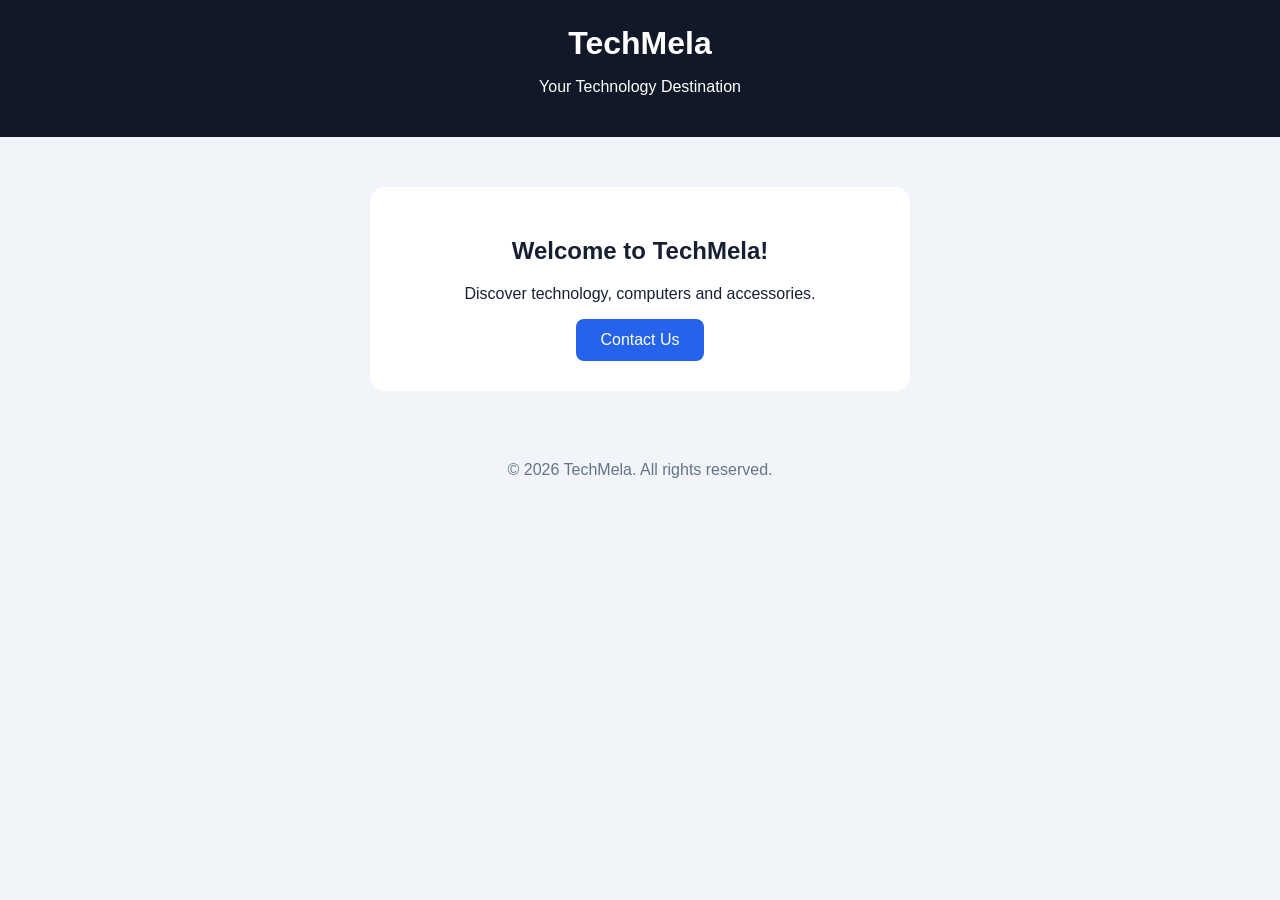
==== index.html @ 0aacdc83 "Create index.html" ====
<!DOCTYPE html>
<html lang="en">
<head>
    <meta charset="UTF-8">
    <meta name="viewport" content="width=device-width, initial-scale=1.0">
    <title>TechMela - Technology Store</title>
    <style>
        body {
            margin: 0;
            font-family: Arial, sans-serif;
            background: #f1f5f9;
            color: #172033;
            text-align: center;
        }
        header {
            background: #111827;
            color: white;
            padding: 25px 10px;
        }
        h1 {
            margin: 0;
            font-size: 32px;
        }
        main {
            padding: 50px 20px;
        }
        .card {
            background: white;
            padding: 30px 20px;
            max-width: 500px;
            margin: auto;
            border-radius: 15px;
        }
        .button {
            display: inline-block;
            background: #2563eb;
            color: white;
            padding: 12px 24px;
            text-decoration: none;
            border-radius: 8px;
        }
        footer {
            padding: 20px;
            color: #64748b;
        }
    </style>
</head>
<body>
    <header>
        <h1>TechMela</h1>
        <p>Your Technology Destination</p>
    </header>

    <main>
        <div class="card">
            <h2>Welcome to TechMela!</h2>
            <p>Discover technology, computers and accessories.</p>
            <a class="button" href="mailto:info@techmela.digital">Contact Us</a>
        </div>
    </main>

    <footer>
        © 2026 TechMela. All rights reserved.
    </footer>
</body>
</html>
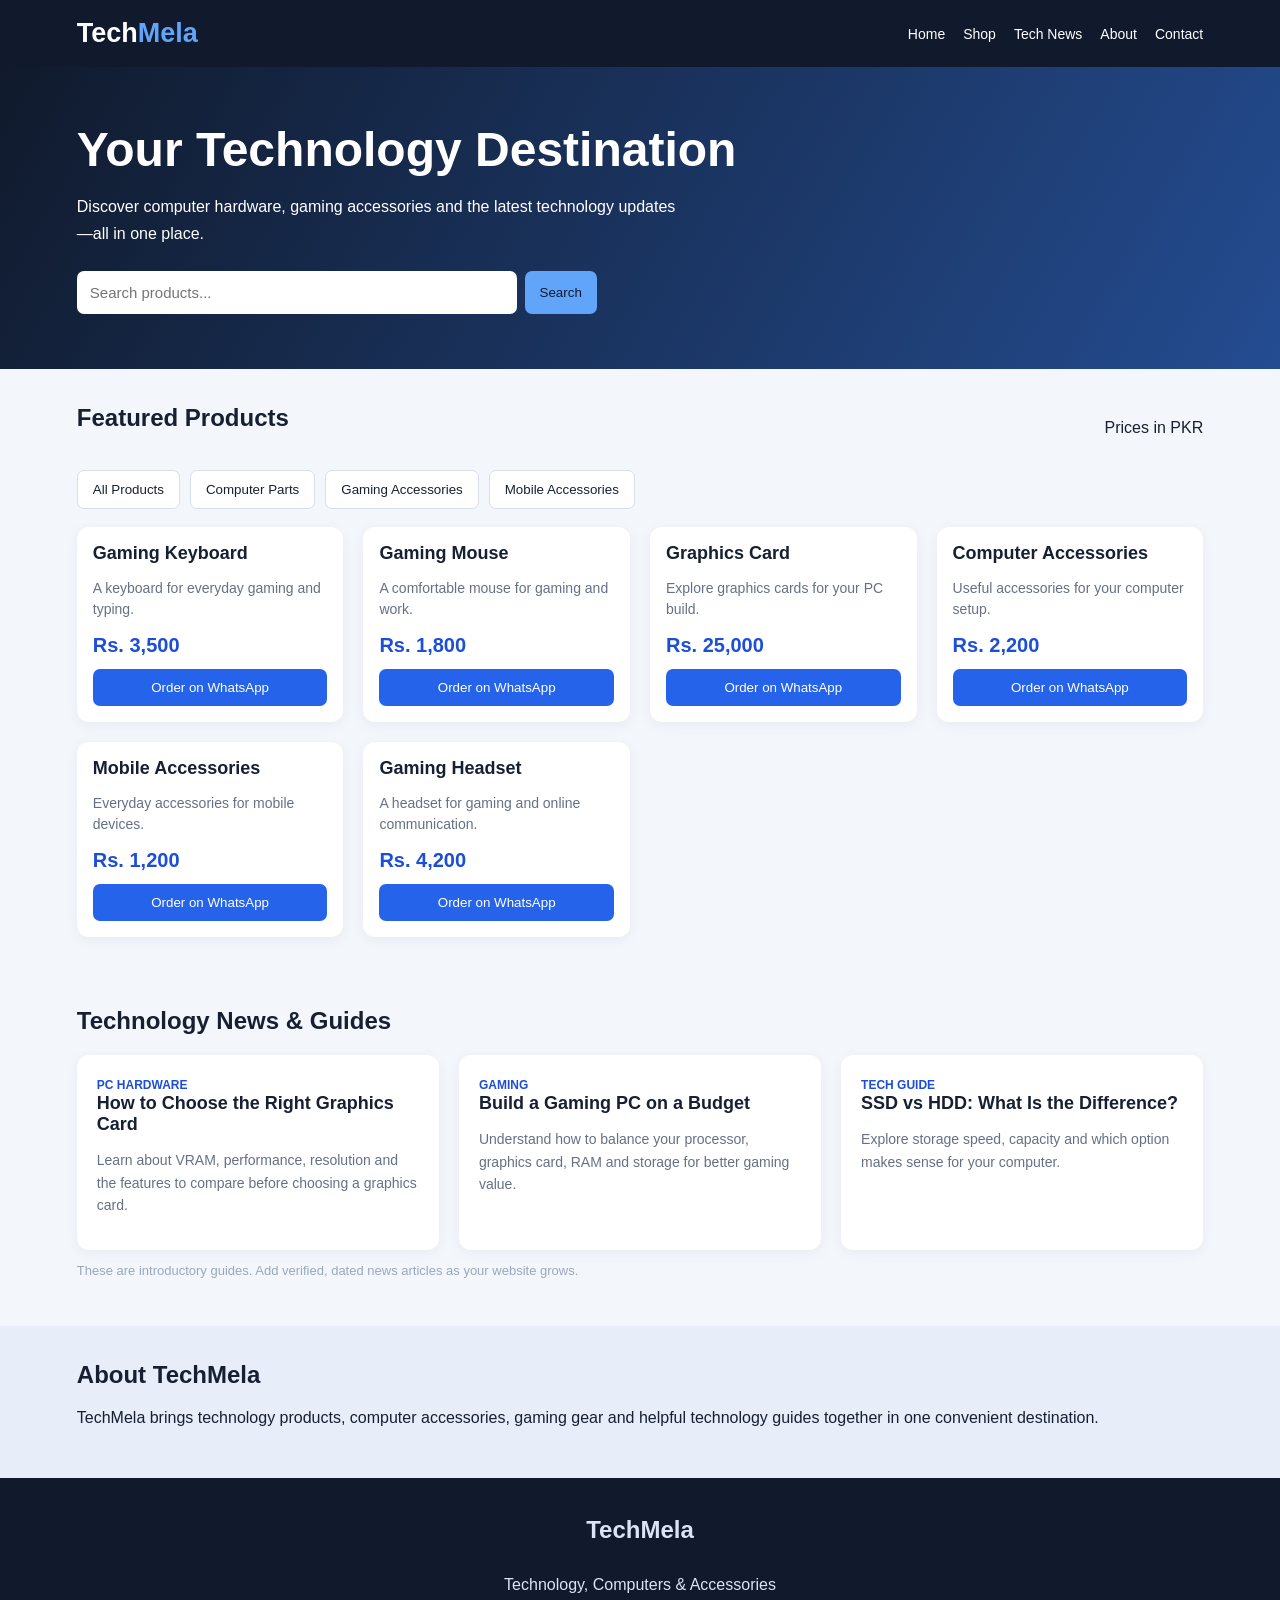
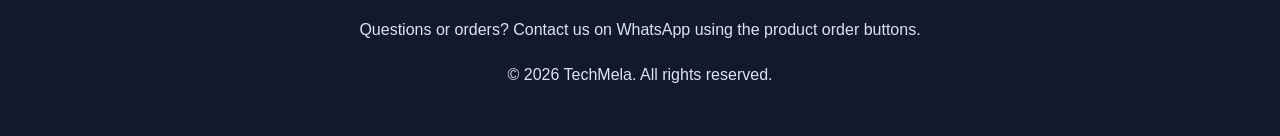
==== commit 853a6422: "Revamp index.html with new layout and styles Updated the HTML structure, styles, and added new secti" ====
--- a/index.html
+++ b/index.html
@@ -2,66 +2,199 @@
 <!DOCTYPE html>
 <html lang="en">
 <head>
-    <meta charset="UTF-8">
-    <meta name="viewport" content="width=device-width, initial-scale=1.0">
-    <title>TechMela - Technology Store</title>
-    <style>
-        body {
-            margin: 0;
-            font-family: Arial, sans-serif;
-            background: #f1f5f9;
-            color: #172033;
-            text-align: center;
-        }
-        header {
-            background: #111827;
-            color: white;
-            padding: 25px 10px;
-        }
-        h1 {
-            margin: 0;
-            font-size: 32px;
-        }
-        main {
-            padding: 50px 20px;
-        }
-        .card {
-            background: white;
-            padding: 30px 20px;
-            max-width: 500px;
-            margin: auto;
-            border-radius: 15px;
-        }
-        .button {
-            display: inline-block;
-            background: #2563eb;
-            color: white;
-            padding: 12px 24px;
-            text-decoration: none;
-            border-radius: 8px;
-        }
-        footer {
-            padding: 20px;
-            color: #64748b;
-        }
-    </style>
+<meta charset="UTF-8">
+<meta name="viewport" content="width=device-width, initial-scale=1.0">
+<title>TechMela | Technology & Online Store</title>
+<meta name="description" content="Shop computer hardware, gaming accessories and discover the latest technology news at TechMela.">
+<style>
+:root{--navy:#101a2c;--blue:#2563eb;--light:#f3f6fb;--text:#172033}
+*{box-sizing:border-box}
+body{margin:0;font-family:Arial,sans-serif;background:var(--light);color:var(--text)}
+header{background:var(--navy);color:white;padding:18px 6%;display:flex;justify-content:space-between;align-items:center;gap:15px;flex-wrap:wrap}
+.logo{font-size:27px;font-weight:bold}
+.logo span{color:#60a5fa}
+nav{display:flex;gap:18px;flex-wrap:wrap}
+nav a{color:white;text-decoration:none;font-size:14px}
+.hero{padding:55px 6%;background:linear-gradient(120deg,#101a2c,#244c91);color:white}
+.hero h1{font-size:clamp(30px,5vw,48px);margin:0 0 15px}
+.hero p{line-height:1.7;max-width:600px}
+.search{display:flex;gap:8px;max-width:520px;margin-top:24px}
+.search input{flex:1;min-width:0;padding:13px;border:0;border-radius:7px;font-size:15px}
+button,.btn{border:0;border-radius:7px;padding:11px 15px;background:var(--blue);color:white;cursor:pointer;text-decoration:none;display:inline-block}
+.search button{background:#60a5fa;color:#101a2c}
+section{padding:35px 6%}
+.section-head{display:flex;justify-content:space-between;align-items:center;gap:10px;flex-wrap:wrap}
+h2{margin-top:0}
+.categories{display:flex;gap:10px;flex-wrap:wrap;margin:18px 0}
+.categories button{background:white;color:var(--text);border:1px solid #d7dfeb}
+.categories button:hover{background:#dbeafe}
+.grid{display:grid;grid-template-columns:repeat(auto-fit,minmax(210px,1fr));gap:20px}
+.card{background:white;border-radius:12px;overflow:hidden;box-shadow:0 3px 14px #1720330d}
+.card img{width:100%;height:175px;object-fit:cover;background:#e5eaf2}
+.card-body{padding:16px}
+.card h3{margin:0 0 9px;font-size:18px}
+.card p{color:#667085;line-height:1.5;font-size:14px}
+.price{font-size:20px;font-weight:bold;color:#1d4ed8;margin:12px 0}
+.card .btn{width:100%;text-align:center}
+.news-card{padding:20px}
+.news-card h3{margin-top:0}
+.news-card p{line-height:1.6;color:#667085}
+.tag{font-size:12px;color:#1d4ed8;font-weight:bold}
+.about{background:#e7eef9}
+footer{background:var(--navy);color:#dbe4f4;padding:30px 6%;text-align:center;line-height:1.8}
+footer a{color:#93c5fd}
+.small{font-size:13px;color:#9aa8bc}
+</style>
 </head>
 <body>
-    <header>
-        <h1>TechMela</h1>
-        <p>Your Technology Destination</p>
-    </header>
-
-    <main>
-        <div class="card">
-            <h2>Welcome to TechMela!</h2>
-            <p>Discover technology, computers and accessories.</p>
-            <a class="button" href="mailto:info@techmela.digital">Contact Us</a>
-        </div>
-    </main>
-
-    <footer>
-        © 2026 TechMela. All rights reserved.
-    </footer>
+<header>
+  <div class="logo">Tech<span>Mela</span></div>
+  <nav>
+    <a href="#home">Home</a>
+    <a href="#shop">Shop</a>
+    <a href="#news">Tech News</a>
+    <a href="#about">About</a>
+    <a href="#contact">Contact</a>
+  </nav>
+</header>
+
+<main>
+<section class="hero" id="home">
+  <h1>Your Technology Destination</h1>
+  <p>Discover computer hardware, gaming accessories and the latest technology updates—all in one place.</p>
+  <div class="search">
+    <input id="searchInput" type="search" placeholder="Search products..." aria-label="Search products">
+    <button onclick="searchProducts()">Search</button>
+  </div>
+</section>
+
+<section id="shop">
+  <div class="section-head">
+    <h2>Featured Products</h2>
+    <span>Prices in PKR</span>
+  </div>
+  <div class="categories">
+    <button onclick="filterProducts('all')">All Products</button>
+    <button onclick="filterProducts('Computer Parts')">Computer Parts</button>
+    <button onclick="filterProducts('Gaming')">Gaming Accessories</button>
+    <button onclick="filterProducts('Mobile')">Mobile Accessories</button>
+  </div>
+  <div class="grid" id="productGrid"></div>
+</section>
+
+<section id="news">
+  <h2>Technology News & Guides</h2>
+  <div class="grid">
+    <article class="card news-card">
+      <span class="tag">PC HARDWARE</span>
+      <h3>How to Choose the Right Graphics Card</h3>
+      <p>Learn about VRAM, performance, resolution and the features to compare before choosing a graphics card.</p>
+    </article>
+    <article class="card news-card">
+      <span class="tag">GAMING</span>
+      <h3>Build a Gaming PC on a Budget</h3>
+      <p>Understand how to balance your processor, graphics card, RAM and storage for better gaming value.</p>
+    </article>
+    <article class="card news-card">
+      <span class="tag">TECH GUIDE</span>
+      <h3>SSD vs HDD: What Is the Difference?</h3>
+      <p>Explore storage speed, capacity and which option makes sense for your computer.</p>
+    </article>
+  </div>
+  <p class="small">These are introductory guides. Add verified, dated news articles as your website grows.</p>
+</section>
+
+<section class="about" id="about">
+  <h2>About TechMela</h2>
+  <p>TechMela brings technology products, computer accessories, gaming gear and helpful technology guides together in one convenient destination.</p>
+</section>
+</main>
+
+<footer id="contact">
+  <h2>TechMela</h2>
+  <p>Technology, Computers & Accessories</p>
+  <p>Questions or orders? Contact us on WhatsApp using the product order buttons.</p>
+  <p>© 2026 TechMela. All rights reserved.</p>
+</footer>
+
+<script>
+const WHATSAPP_NUMBER = "92YOURNUMBER"; // Replace with your WhatsApp number, digits only, including 92.
+
+const products = [
+  {name:"Gaming Keyboard",category:"Gaming",price:3500,description:"A keyboard for everyday gaming and typing.",image:"https://images.unsplash.com/photo-1587829741301-dc798b83add3?auto=format&fit=crop&w=600&q=80"},
+  {name:"Gaming Mouse",category:"Gaming",price:1800,description:"A comfortable mouse for gaming and work.",image:"https://images.unsplash.com/photo-1527814050087-3793815479db?auto=format&fit=crop&w=600&q=80"},
+  {name:"Graphics Card",category:"Computer Parts",price:25000,description:"Explore graphics cards for your PC build.",image:"https://images.unsplash.com/photo-1591488320449-011701bb6704?auto=format&fit=crop&w=600&q=80"},
+  {name:"Computer Accessories",category:"Computer Parts",price:2200,description:"Useful accessories for your computer setup.",image:"https://images.unsplash.com/photo-1588872657578-7efd1f1555ed?auto=format&fit=crop&w=600&q=80"},
+  {name:"Mobile Accessories",category:"Mobile",price:1200,description:"Everyday accessories for mobile devices.",image:"https://images.unsplash.com/photo-1605236453806-6ff36851218e?auto=format&fit=crop&w=600&q=80"},
+  {name:"Gaming Headset",category:"Gaming",price:4200,description:"A headset for gaming and online communication.",image:"https://images.unsplash.com/photo-1590658268037-6bf12165a8df?auto=format&fit=crop&w=600&q=80"}
+];
+
+function renderProducts(list){
+  const grid=document.getElementById("productGrid");
+  grid.innerHTML="";
+  if(!list.length){
+    grid.innerHTML="<p>No products found. Try another search.</p>";
+    return;
+  }
+  list.forEach(p=>{
+    const card=document.createElement("article");
+    card.className="card";
+    const img=document.createElement("img");
+    img.src=p.image;
+    img.alt=p.name;
+    img.loading="lazy";
+    img.onerror=()=>{img.style.display="none";};
+    const body=document.createElement("div");
+    body.className="card-body";
+    const title=document.createElement("h3");
+    title.textContent=p.name;
+    const desc=document.createElement("p");
+    desc.textContent=p.description;
+    const price=document.createElement("div");
+    price.className="price";
+    price.textContent="Rs. "+p.price.toLocaleString("en-PK");
+    const btn=document.createElement("button");
+    btn.className="btn";
+    btn.textContent="Order on WhatsApp";
+    btn.style.width="100%";
+    btn.onclick=()=>orderProduct(p.name,p.price);
+    body.append(title,desc,price,btn);
+    card.append(img,body);
+    grid.append(card);
+  });
+}
+
+function orderProduct(name,price){
+  if(WHATSAPP_NUMBER.includes("YOURNUMBER")){
+    alert("WhatsApp setup is not complete yet. Add your business WhatsApp number in the code first.");
+    return;
+  }
+  const message="Assalam-o-Alaikum! I want to order: "+name+
+    "%0APrice: Rs. "+price.toLocaleString("en-PK")+
+    "%0APlease confirm availability and delivery.";
+  window.open("https://wa.me/"+WHATSAPP_NUMBER+"?text="+message,"_blank");
+}
+
+function filterProducts(category){
+  renderProducts(category==="all"?products:products.filter(p=>
+    p.category===category || (category==="Gaming Accessories" && p.category==="Gaming") ||
+    (category==="Computer Parts" && p.category==="Computer Parts") ||
+    (category==="Mobile Accessories" && p.category==="Mobile")
+  ));
+}
+
+function searchProducts(){
+  const query=document.getElementById("searchInput").value.toLowerCase().trim();
+  renderProducts(products.filter(p=>
+    (p.name+" "+p.category+" "+p.description).toLowerCase().includes(query)
+  ));
+}
+
+document.getElementById("searchInput").addEventListener("keydown",e=>{
+  if(e.key==="Enter") searchProducts();
+});
+
+renderProducts(products);
+</script>
 </body>
 </html>
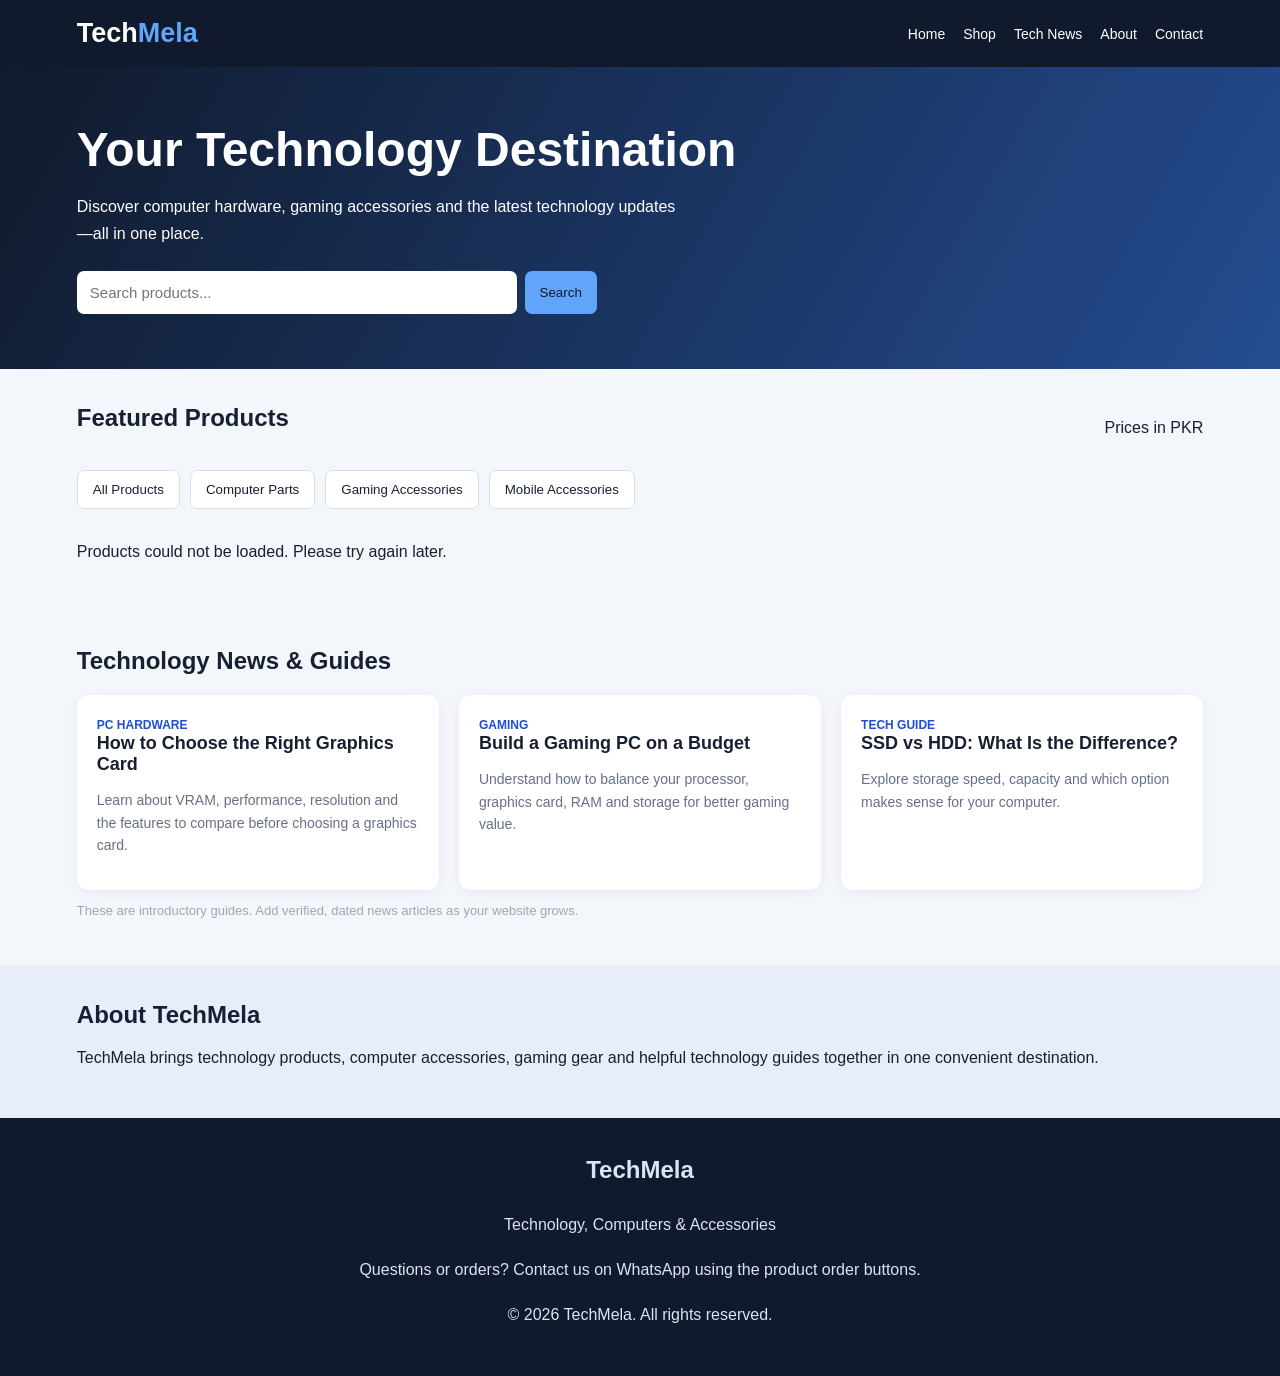
==== commit 1733d6b7: "Update product image display" ====
--- a/index.html
+++ b/index.html
@@ -117,84 +117,142 @@
   <p>© 2026 TechMela. All rights reserved.</p>
 </footer>
 
+
 <script>
-const WHATSAPP_NUMBER = "92YOURNUMBER"; // Replace with your WhatsApp number, digits only, including 92.
-
-const products = [
-  {name:"Gaming Keyboard",category:"Gaming",price:3500,description:"A keyboard for everyday gaming and typing.",image:"https://images.unsplash.com/photo-1587829741301-dc798b83add3?auto=format&fit=crop&w=600&q=80"},
-  {name:"Gaming Mouse",category:"Gaming",price:1800,description:"A comfortable mouse for gaming and work.",image:"https://images.unsplash.com/photo-1527814050087-3793815479db?auto=format&fit=crop&w=600&q=80"},
-  {name:"Graphics Card",category:"Computer Parts",price:25000,description:"Explore graphics cards for your PC build.",image:"https://images.unsplash.com/photo-1591488320449-011701bb6704?auto=format&fit=crop&w=600&q=80"},
-  {name:"Computer Accessories",category:"Computer Parts",price:2200,description:"Useful accessories for your computer setup.",image:"https://images.unsplash.com/photo-1588872657578-7efd1f1555ed?auto=format&fit=crop&w=600&q=80"},
-  {name:"Mobile Accessories",category:"Mobile",price:1200,description:"Everyday accessories for mobile devices.",image:"https://images.unsplash.com/photo-1605236453806-6ff36851218e?auto=format&fit=crop&w=600&q=80"},
-  {name:"Gaming Headset",category:"Gaming",price:4200,description:"A headset for gaming and online communication.",image:"https://images.unsplash.com/photo-1590658268037-6bf12165a8df?auto=format&fit=crop&w=600&q=80"}
-];
-
-function renderProducts(list){
-  const grid=document.getElementById("productGrid");
-  grid.innerHTML="";
-  if(!list.length){
-    grid.innerHTML="<p>No products found. Try another search.</p>";
-    return;
-  }
-  list.forEach(p=>{
-    const card=document.createElement("article");
-    card.className="card";
-    const img=document.createElement("img");
-    img.src=p.image;
-    img.alt=p.name;
-    img.loading="lazy";
-    img.onerror=()=>{img.style.display="none";};
-    const body=document.createElement("div");
-    body.className="card-body";
-    const title=document.createElement("h3");
-    title.textContent=p.name;
-    const desc=document.createElement("p");
-    desc.textContent=p.description;
-    const price=document.createElement("div");
-    price.className="price";
-    price.textContent="Rs. "+p.price.toLocaleString("en-PK");
-    const btn=document.createElement("button");
-    btn.className="btn";
-    btn.textContent="Order on WhatsApp";
-    btn.style.width="100%";
-    btn.onclick=()=>orderProduct(p.name,p.price);
-    body.append(title,desc,price,btn);
-    card.append(img,body);
-    grid.append(card);
-  });
-}
-
-function orderProduct(name,price){
-  if(WHATSAPP_NUMBER.includes("YOURNUMBER")){
-    alert("WhatsApp setup is not complete yet. Add your business WhatsApp number in the code first.");
-    return;
-  }
-  const message="Assalam-o-Alaikum! I want to order: "+name+
-    "%0APrice: Rs. "+price.toLocaleString("en-PK")+
-    "%0APlease confirm availability and delivery.";
-  window.open("https://wa.me/"+WHATSAPP_NUMBER+"?text="+message,"_blank");
-}
-
-function filterProducts(category){
-  renderProducts(category==="all"?products:products.filter(p=>
-    p.category===category || (category==="Gaming Accessories" && p.category==="Gaming") ||
-    (category==="Computer Parts" && p.category==="Computer Parts") ||
-    (category==="Mobile Accessories" && p.category==="Mobile")
-  ));
-}
-
-function searchProducts(){
-  const query=document.getElementById("searchInput").value.toLowerCase().trim();
-  renderProducts(products.filter(p=>
-    (p.name+" "+p.category+" "+p.description).toLowerCase().includes(query)
-  ));
-}
-
-document.getElementById("searchInput").addEventListener("keydown",e=>{
-  if(e.key==="Enter") searchProducts();
-});
-
-renderProducts(products);
+const API_URL = "https://techmela-website.onrender.com/api/products/";
+const WHATSAPP_NUMBER = "923299127847";
+
+let products = [];
+let activeCategory = "all";
+
+async function loadProducts() {
+    const grid = document.getElementById("productGrid");
+    grid.innerHTML = "<p>Loading products...</p>";
+
+    try {
+        const response = await fetch(API_URL);
+
+        if (!response.ok) {
+            throw new Error("API error: " + response.status);
+        }
+
+        products = await response.json();
+        renderProducts(products);
+
+    } catch (error) {
+        console.error("Product loading failed:", error);
+        grid.innerHTML =
+            "<p>Products could not be loaded. Please try again later.</p>";
+    }
+}
+
+function renderProducts(list) {
+    const grid = document.getElementById("productGrid");
+    grid.innerHTML = "";
+
+    if (!list.length) {
+        grid.innerHTML = "<p>No products available right now.</p>";
+        return;
+    }
+
+    list.forEach(p => {
+        const card = document.createElement("article");
+        card.className = "card";
+
+        const imageUrl =
+    (p.images && p.images.length > 0 && p.images[0].image) ||
+    p.image_url;
+
+if (imageUrl) {
+    const img = document.createElement("img");
+    img.src = imageUrl.replace(/^http:\/\//, "https://");
+    img.alt = p.name;
+    img.loading = "lazy";
+    img.onerror = () => img.style.display = "none";
+    card.appendChild(img);
+}
+
+        const body = document.createElement("div");
+        body.className = "card-body";
+
+        const title = document.createElement("h3");
+        title.textContent = p.name;
+
+        const desc = document.createElement("p");
+        desc.textContent = p.description || "";
+
+        const price = document.createElement("div");
+        price.className = "price";
+        price.textContent =
+            "Rs. " + Number(p.price).toLocaleString("en-PK");
+
+        const btn = document.createElement("button");
+        btn.className = "btn";
+        btn.textContent = "Order on WhatsApp";
+        btn.style.width = "100%";
+
+        btn.onclick = () => orderProduct(p.name, p.price);
+
+        body.append(title, desc, price, btn);
+        card.appendChild(body);
+        grid.appendChild(card);
+    });
+}
+
+function orderProduct(name, price) {
+    const message =
+        "Assalam-o-Alaikum! I want to order: " + name +
+        "\nPrice: Rs. " + Number(price).toLocaleString("en-PK") +
+        "\nPlease confirm availability and delivery.";
+
+    const url = "https://wa.me/" + WHATSAPP_NUMBER +
+        "?text=" + encodeURIComponent(message);
+
+    window.open(url, "_blank");
+}
+
+function filterProducts(category) {
+    activeCategory = category;
+    applyFilters();
+}
+
+function applyFilters() {
+    const query = document.getElementById("searchInput")
+        .value.toLowerCase().trim();
+
+    const filtered = products.filter(p => {
+        const categoryName = p.category?.name || "";
+        const text = (
+            p.name + " " +
+            categoryName + " " +
+            (p.description || "")
+        ).toLowerCase();
+
+        const matchesSearch = text.includes(query);
+
+        const matchesCategory =
+            activeCategory === "all" ||
+            categoryName.toLowerCase().includes(
+                activeCategory.toLowerCase()
+            );
+
+        return matchesSearch && matchesCategory;
+    });
+
+    renderProducts(filtered);
+}
+
+function searchProducts() {
+    applyFilters();
+}
+
+document.getElementById("searchInput").addEventListener(
+    "keydown", event => {
+        if (event.key === "Enter") searchProducts();
+    }
+);
+
+loadProducts();
 </script>
 </body>
 </html>
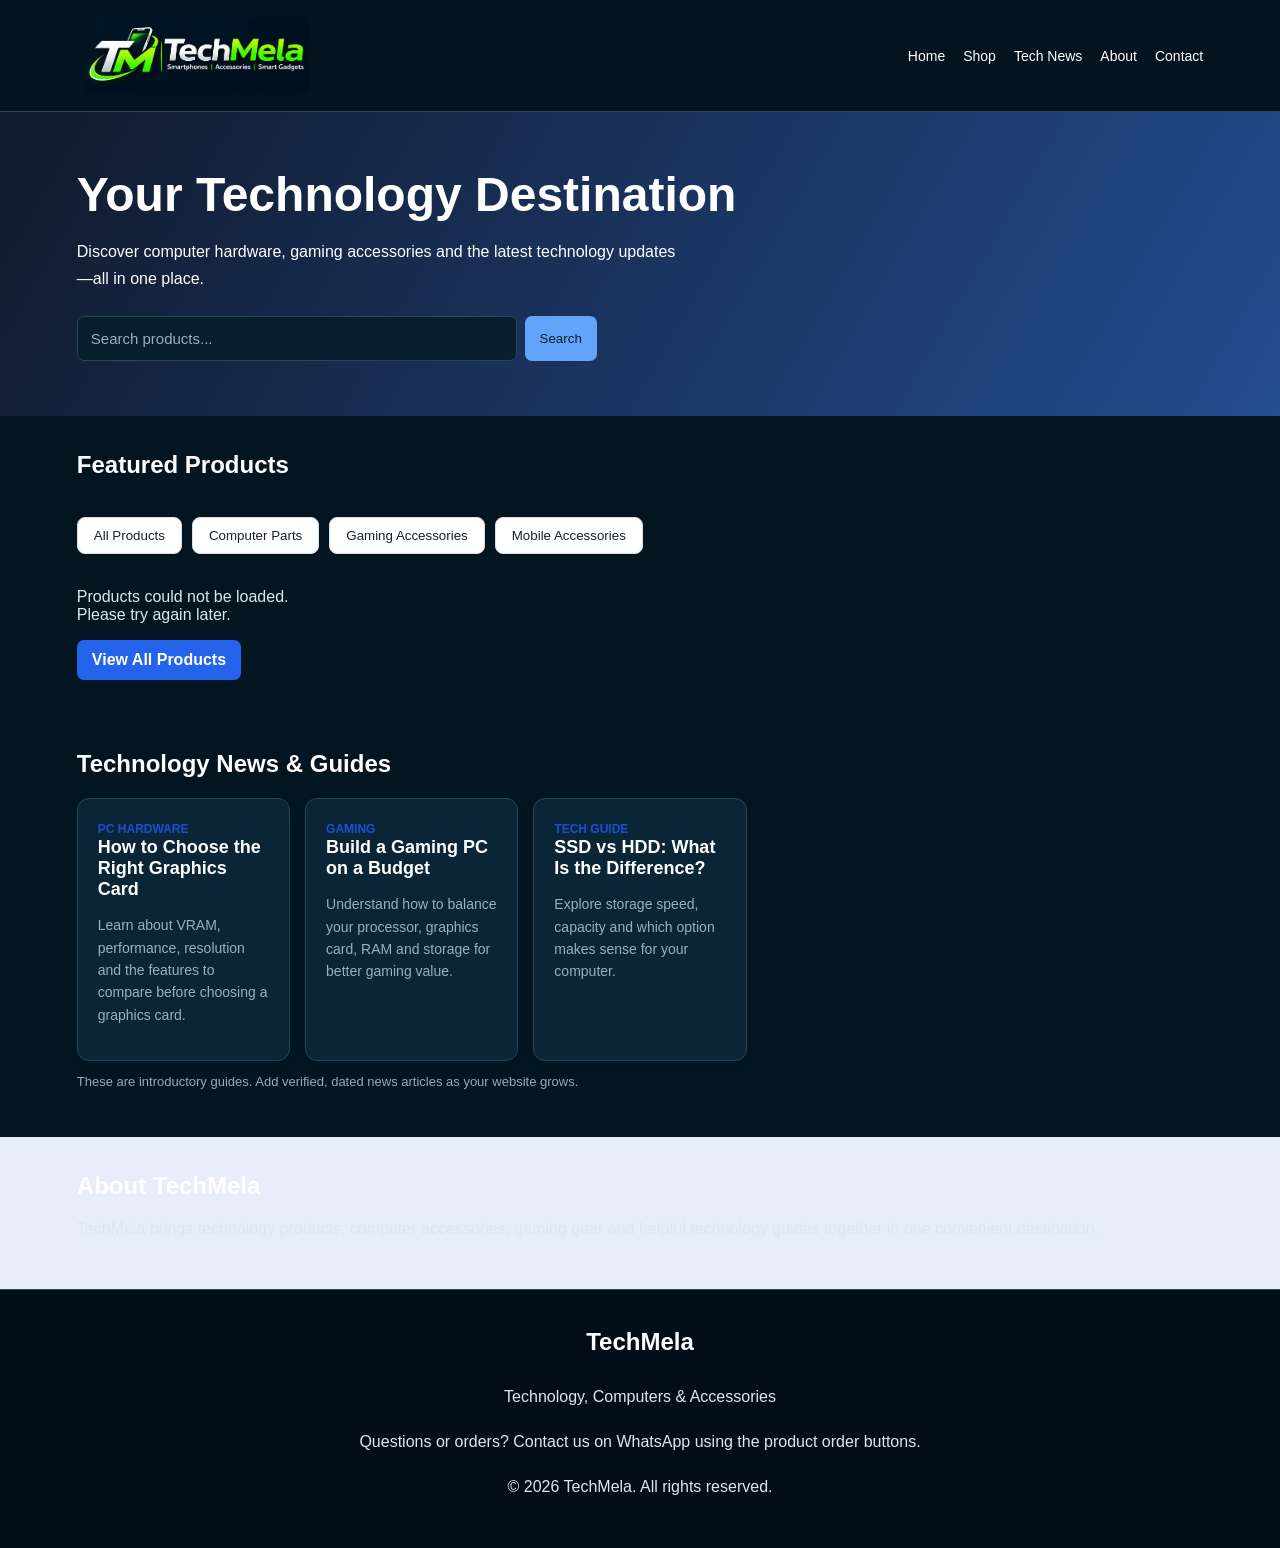
==== commit a6b3deb5: "Add product API caching 2." ====
--- a/index.html
+++ b/index.html
@@ -2,6 +2,7 @@
 <!DOCTYPE html>
 <html lang="en">
 <head>
+<link rel="stylesheet" href="theme.css">  
 <meta charset="UTF-8">
 <meta name="viewport" content="width=device-width, initial-scale=1.0">
 <title>TechMela | Technology & Online Store</title>
@@ -28,12 +29,37 @@
 .categories{display:flex;gap:10px;flex-wrap:wrap;margin:18px 0}
 .categories button{background:white;color:var(--text);border:1px solid #d7dfeb}
 .categories button:hover{background:#dbeafe}
-.grid{display:grid;grid-template-columns:repeat(auto-fit,minmax(210px,1fr));gap:20px}
+.grid {
+    display: grid;
+    grid-template-columns: repeat(5, minmax(0, 1fr));
+    gap: 15px;
+}
+
+@media (max-width: 768px) {
+    .grid {
+        grid-template-columns: repeat(2, minmax(0, 1fr));
+        gap: 10px;
+    }
+}
 .card{background:white;border-radius:12px;overflow:hidden;box-shadow:0 3px 14px #1720330d}
-.card img{width:100%;height:175px;object-fit:cover;background:#e5eaf2}
+.card img {
+    width: 200px !important;
+    height: 200px !important;
+    object-fit: contain !important;
+    display: block;
+    margin: 0 auto;
+    background: white;
+}
 .card-body{padding:16px}
 .card h3{margin:0 0 9px;font-size:18px}
 .card p{color:#667085;line-height:1.5;font-size:14px}
+.product-description {
+    display: -webkit-box;
+    -webkit-line-clamp: 3;
+    -webkit-box-orient: vertical;
+    overflow: hidden;
+    line-height: 1.5;
+}
 .price{font-size:20px;font-weight:bold;color:#1d4ed8;margin:12px 0}
 .card .btn{width:100%;text-align:center}
 .news-card{padding:20px}
@@ -48,7 +74,9 @@
 </head>
 <body>
 <header>
-  <div class="logo">Tech<span>Mela</span></div>
+<a href="index.html" class="site-logo">
+  <img src="images/techmela-logo.png" alt="TechMela Logo">
+</a>
   <nav>
     <a href="#home">Home</a>
     <a href="#shop">Shop</a>
@@ -69,17 +97,22 @@
 </section>
 
 <section id="shop">
-  <div class="section-head">
-    <h2>Featured Products</h2>
-    <span>Prices in PKR</span>
-  </div>
-  <div class="categories">
-    <button onclick="filterProducts('all')">All Products</button>
-    <button onclick="filterProducts('Computer Parts')">Computer Parts</button>
-    <button onclick="filterProducts('Gaming')">Gaming Accessories</button>
-    <button onclick="filterProducts('Mobile')">Mobile Accessories</button>
-  </div>
-  <div class="grid" id="productGrid"></div>
+    <div class="section-head">
+        <h2>Featured Products</h2>
+    </div>
+
+    <div class="categories">
+        <button onclick="filterProducts('all')">All Products</button>
+        <button onclick="filterProducts('Computer Parts')">Computer Parts</button>
+        <button onclick="filterProducts('Gaming')">Gaming Accessories</button>
+        <button onclick="filterProducts('Mobile')">Mobile Accessories</button>
+    </div>
+
+    <div class="grid" id="productGrid"></div>
+
+    <div class="view-all">
+        <a href="shop.html" class="btn">View All Products</a>
+    </div>
 </section>
 
 <section id="news">
@@ -130,7 +163,13 @@
     grid.innerHTML = "<p>Loading products...</p>";
 
     try {
-        const response = await fetch(API_URL);
+        const response = await fetch(API_URL, {
+    method: "GET",
+    headers: {
+        "Accept": "application/json"
+    },
+    cache: "default"
+});
 
         if (!response.ok) {
             throw new Error("API error: " + response.status);
@@ -150,27 +189,37 @@
     const grid = document.getElementById("productGrid");
     grid.innerHTML = "";
 
-    if (!list.length) {
+    // Home page par sirf 5 products
+    const homeProducts = list.slice(0, 5);
+
+    if (!homeProducts.length) {
         grid.innerHTML = "<p>No products available right now.</p>";
         return;
     }
 
-    list.forEach(p => {
+    homeProducts.forEach(p => {
         const card = document.createElement("article");
         card.className = "card";
+        card.style.cursor = "pointer";
+
+card.onclick = () => {
+    window.location.href =
+        "product.html?id=" + encodeURIComponent(p.id);
+};
 
         const imageUrl =
-    (p.images && p.images.length > 0 && p.images[0].image) ||
-    p.image_url;
-
-if (imageUrl) {
-    const img = document.createElement("img");
-    img.src = imageUrl.replace(/^http:\/\//, "https://");
-    img.alt = p.name;
-    img.loading = "lazy";
-    img.onerror = () => img.style.display = "none";
-    card.appendChild(img);
-}
+            (p.images && p.images.length > 0 && p.images[0].image) ||
+            p.image_url;
+
+        if (imageUrl) {
+            const img = document.createElement("img");
+            img.src = imageUrl.replace(/^http:\/\//, "https://");
+            img.alt = p.name;
+            img.loading = "lazy";
+            img.onerror = () => img.style.display = "none";
+            img.decoding = "async";
+            card.appendChild(img);
+        }
 
         const body = document.createElement("div");
         body.className = "card-body";
@@ -179,6 +228,7 @@
         title.textContent = p.name;
 
         const desc = document.createElement("p");
+        desc.className = "product-description";
         desc.textContent = p.description || "";
 
         const price = document.createElement("div");
@@ -191,7 +241,10 @@
         btn.textContent = "Order on WhatsApp";
         btn.style.width = "100%";
 
-        btn.onclick = () => orderProduct(p.name, p.price);
+        btn.onclick = (event) => {
+    event.stopPropagation();
+    orderProduct(p.name, p.price);
+};
 
         body.append(title, desc, price, btn);
         card.appendChild(body);
--- a/theme.css
+++ b/theme.css
@@ -0,0 +1,189 @@
+
+/* =================================
+   TECHMELA PREMIUM DARK THEME
+================================= */
+
+:root {
+    --tm-bg: #031521;
+    --tm-surface: #071e2c;
+    --tm-card: #0a2636;
+    --tm-green: #00e879;
+    --tm-green-dark: #00b94f;
+    --tm-white: #ffffff;
+    --tm-text: #dce8ef;
+    --tm-muted: #9bb0bf;
+    --tm-border: #24475a;
+    --tm-radius: 14px;
+}
+
+/* Global */
+* {
+    box-sizing: border-box;
+}
+
+html {
+    scroll-behavior: smooth;
+}
+
+body {
+    background: var(--tm-bg) !important;
+    color: var(--tm-text) !important;
+}
+
+/* Headings */
+h1, h2, h3, h4, h5, h6 {
+    color: var(--tm-white) !important;
+}
+
+p, span, label {
+    color: inherit;
+}
+
+/* Header */
+header {
+    background: #03131f !important;
+    border-bottom: 1px solid var(--tm-border);
+}
+
+/* Navigation */
+nav a,
+header a {
+    transition: color .2s ease;
+}
+
+nav a:hover,
+header a:hover {
+    color: var(--tm-green) !important;
+}
+
+/* Sections */
+section {
+    background-color: transparent;
+}
+
+/* Product Cards */
+.card {
+    background: var(--tm-card) !important;
+    color: var(--tm-text) !important;
+    border: 1px solid var(--tm-border);
+    border-radius: var(--tm-radius);
+    overflow: hidden;
+    transition: transform .25s ease, border-color .25s ease;
+}
+
+.card:hover {
+    transform: translateY(-5px);
+    border-color: var(--tm-green);
+    box-shadow: 0 8px 25px rgba(0,232,121,.10);
+}
+
+.card h3 {
+    color: var(--tm-white) !important;
+}
+
+.card p {
+    color: var(--tm-muted) !important;
+}
+
+/* Prices */
+.price {
+    color: var(--tm-green) !important;
+    font-weight: bold;
+}
+
+/* Buttons */
+.btn,
+button.btn {
+    background: var(--tm-green-dark);
+    color: #ffffff !important;
+    border: 1px solid var(--tm-green);
+    border-radius: 9px;
+    font-weight: bold;
+    transition: .2s ease;
+}
+
+.btn:hover,
+button.btn:hover {
+    background: var(--tm-green);
+    color: #001b10 !important;
+    box-shadow: 0 0 14px rgba(0,232,121,.25);
+}
+
+/* Inputs */
+input,
+select,
+textarea {
+    background: var(--tm-surface) !important;
+    color: var(--tm-white) !important;
+    border: 1px solid var(--tm-border) !important;
+    border-radius: 8px;
+}
+
+input::placeholder,
+textarea::placeholder {
+    color: var(--tm-muted);
+}
+
+/* Category Buttons */
+.categories button {
+    background: var(--tm-surface);
+    color: var(--tm-white);
+    border: 1px solid var(--tm-border);
+    border-radius: 8px;
+    padding: 10px 16px;
+    cursor: pointer;
+}
+
+.categories button:hover,
+.categories button.active {
+    background: var(--tm-green);
+    color: #001b10;
+    border-color: var(--tm-green);
+}
+
+/* News and Content Cards */
+.news-card,
+article {
+    border-radius: var(--tm-radius);
+}
+
+/* Links */
+a {
+    transition: color .2s ease;
+}
+
+/* Footer */
+footer {
+    background: #020e17 !important;
+    color: var(--tm-text) !important;
+    border-top: 1px solid var(--tm-border);
+}
+
+footer a {
+    color: var(--tm-green);
+}
+
+/* Selection */
+::selection {
+    background: var(--tm-green);
+    color: #001b10;
+}
+.site-logo {
+    display: inline-flex;
+    align-items: center;
+    flex-shrink: 0;
+}
+
+.site-logo img {
+    width: 240px;
+    height: 75px;
+    object-fit: contain;
+    display: block;
+}
+
+@media (max-width: 600px) {
+    .site-logo img {
+        width: 175px;
+        height: 58px;
+    }
+}
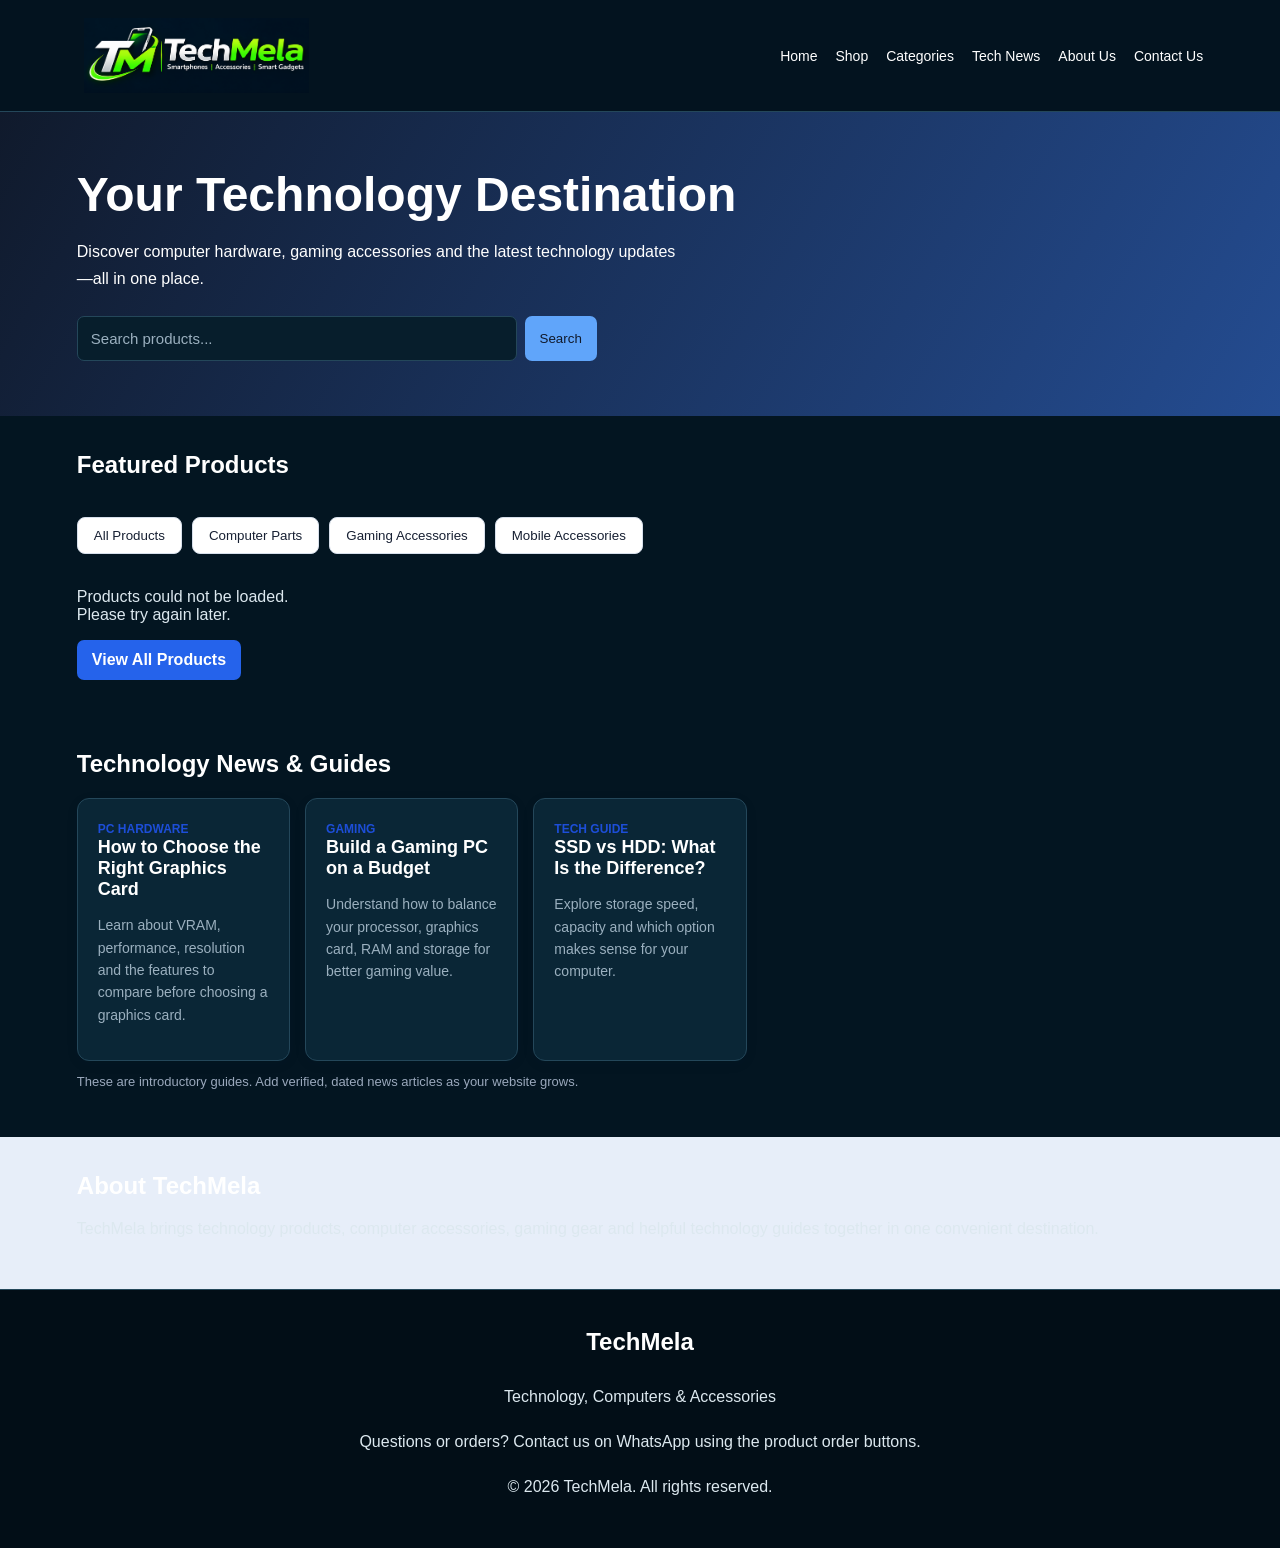
==== commit ed81f93f: "Update homepage navigation" ====
--- a/index.html
+++ b/index.html
@@ -76,16 +76,16 @@
 <header>
 <a href="index.html" class="site-logo">
   <img src="images/techmela-logo.png" alt="TechMela Logo">
-</a>
-  <nav>
-    <a href="#home">Home</a>
-    <a href="#shop">Shop</a>
-    <a href="#news">Tech News</a>
-    <a href="#about">About</a>
-    <a href="#contact">Contact</a>
-  </nav>
+</a> 
+<nav>
+    <a href="index.html">Home</a>
+    <a href="shop.html">Shop</a>
+    <a href="categories.html">Categories</a>
+    <a href="news.html">Tech News</a>
+    <a href="about.html">About Us</a>
+    <a href="contact.html">Contact Us</a>
+</nav>
 </header>
-
 <main>
 <section class="hero" id="home">
   <h1>Your Technology Destination</h1>
--- a/theme.css
+++ b/theme.css
@@ -186,4 +186,72 @@
         width: 175px;
         height: 58px;
     }
+}
+/* TechMela Categories Page Footer */
+
+.site-footer {
+    background: #020e17;
+    border-top: 1px solid #24475a;
+    padding: 45px 7% 15px;
+    margin-top: 50px;
+    color: #dce8ef;
+}
+
+.footer-content {
+    display: grid;
+    grid-template-columns: 2fr 1fr 1fr;
+    gap: 40px;
+    max-width: 1200px;
+    margin: auto;
+}
+
+.footer-brand h2 {
+    color: #ffffff;
+    margin-bottom: 12px;
+}
+
+.footer-brand h2 span {
+    color: #00e879;
+}
+
+.footer-brand p {
+    color: #9bb0bf;
+    max-width: 350px;
+    line-height: 1.7;
+}
+
+.footer-links h3 {
+    color: #00e879;
+    margin-bottom: 15px;
+}
+
+.footer-links a {
+    display: block;
+    color: #dce8ef;
+    text-decoration: none;
+    margin-bottom: 12px;
+}
+
+.footer-links a:hover {
+    color: #00e879;
+}
+
+.footer-bottom {
+    border-top: 1px solid #24475a;
+    text-align: center;
+    margin-top: 35px;
+    padding-top: 18px;
+    color: #9bb0bf;
+    font-size: 13px;
+}
+
+@media (max-width: 600px) {
+    .footer-content {
+        grid-template-columns: 1fr;
+        gap: 25px;
+    }
+
+    .site-footer {
+        padding: 35px 20px 15px;
+    }
 }
